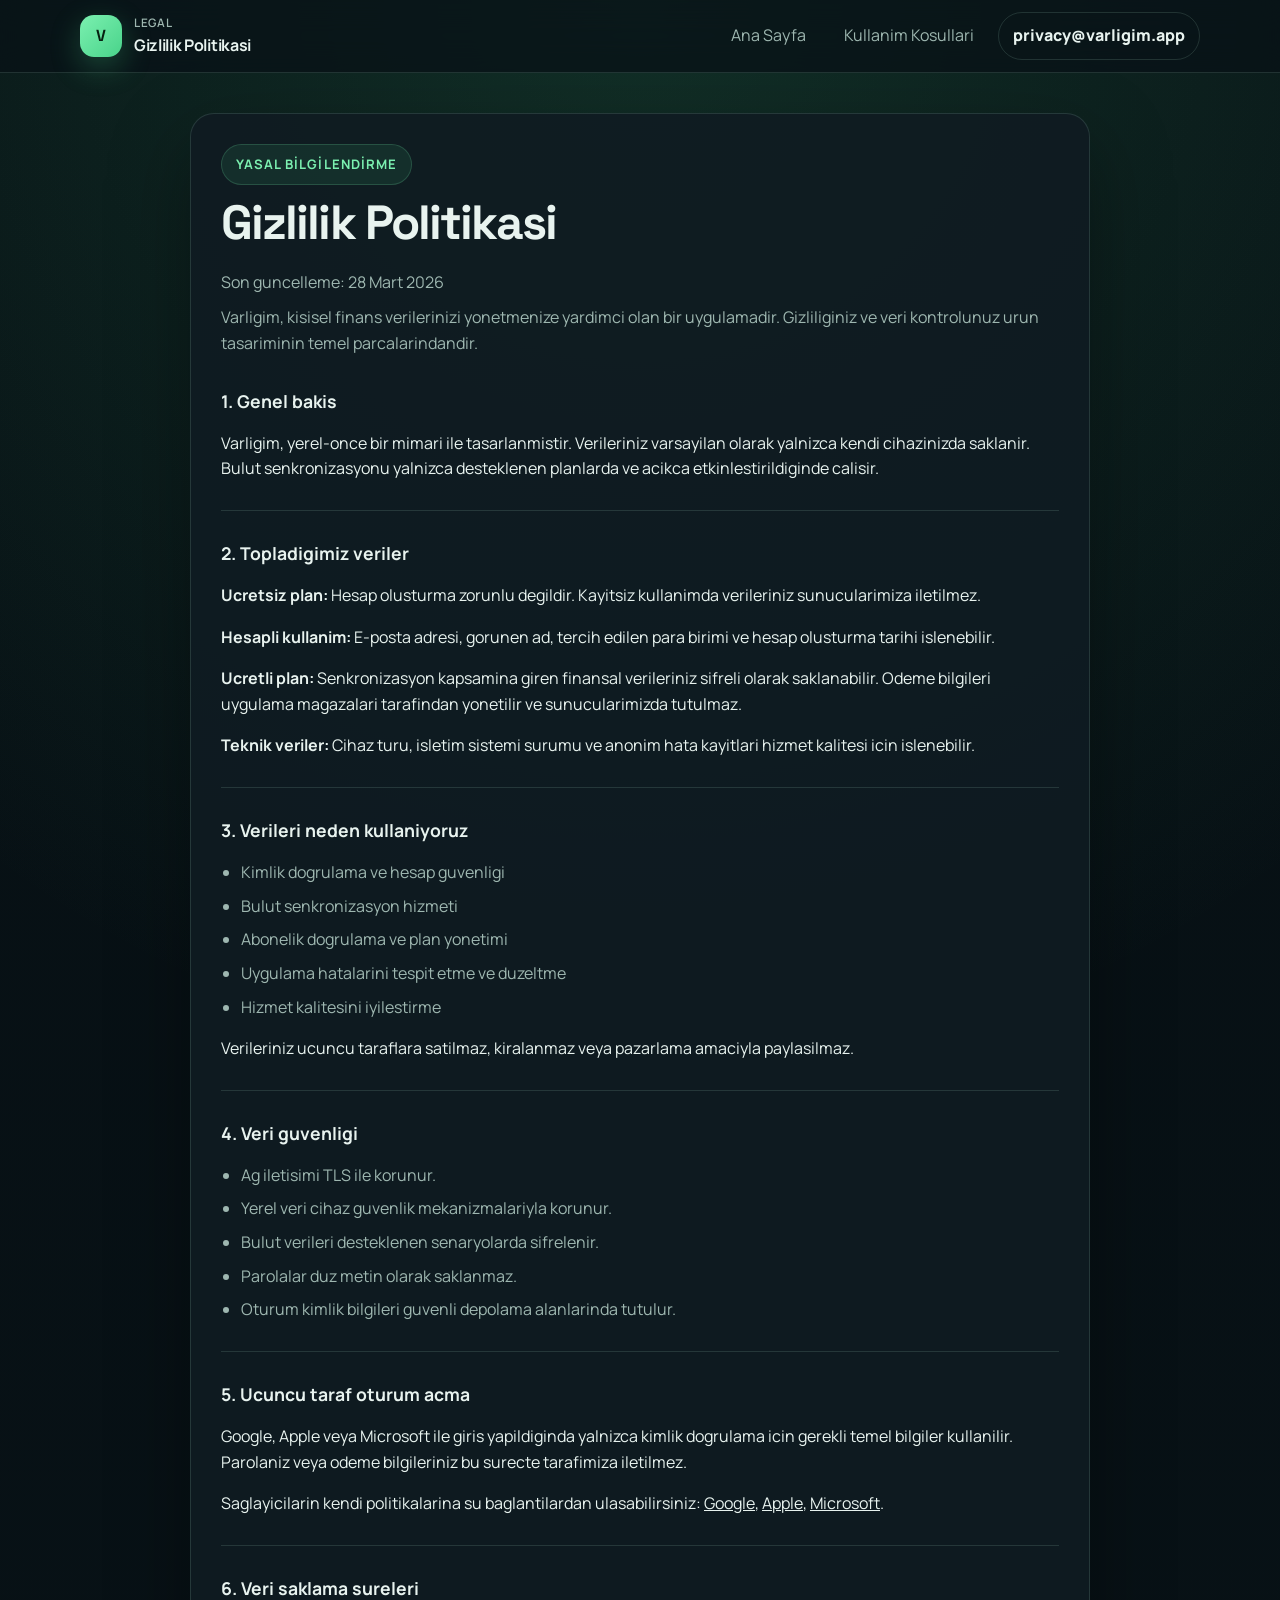
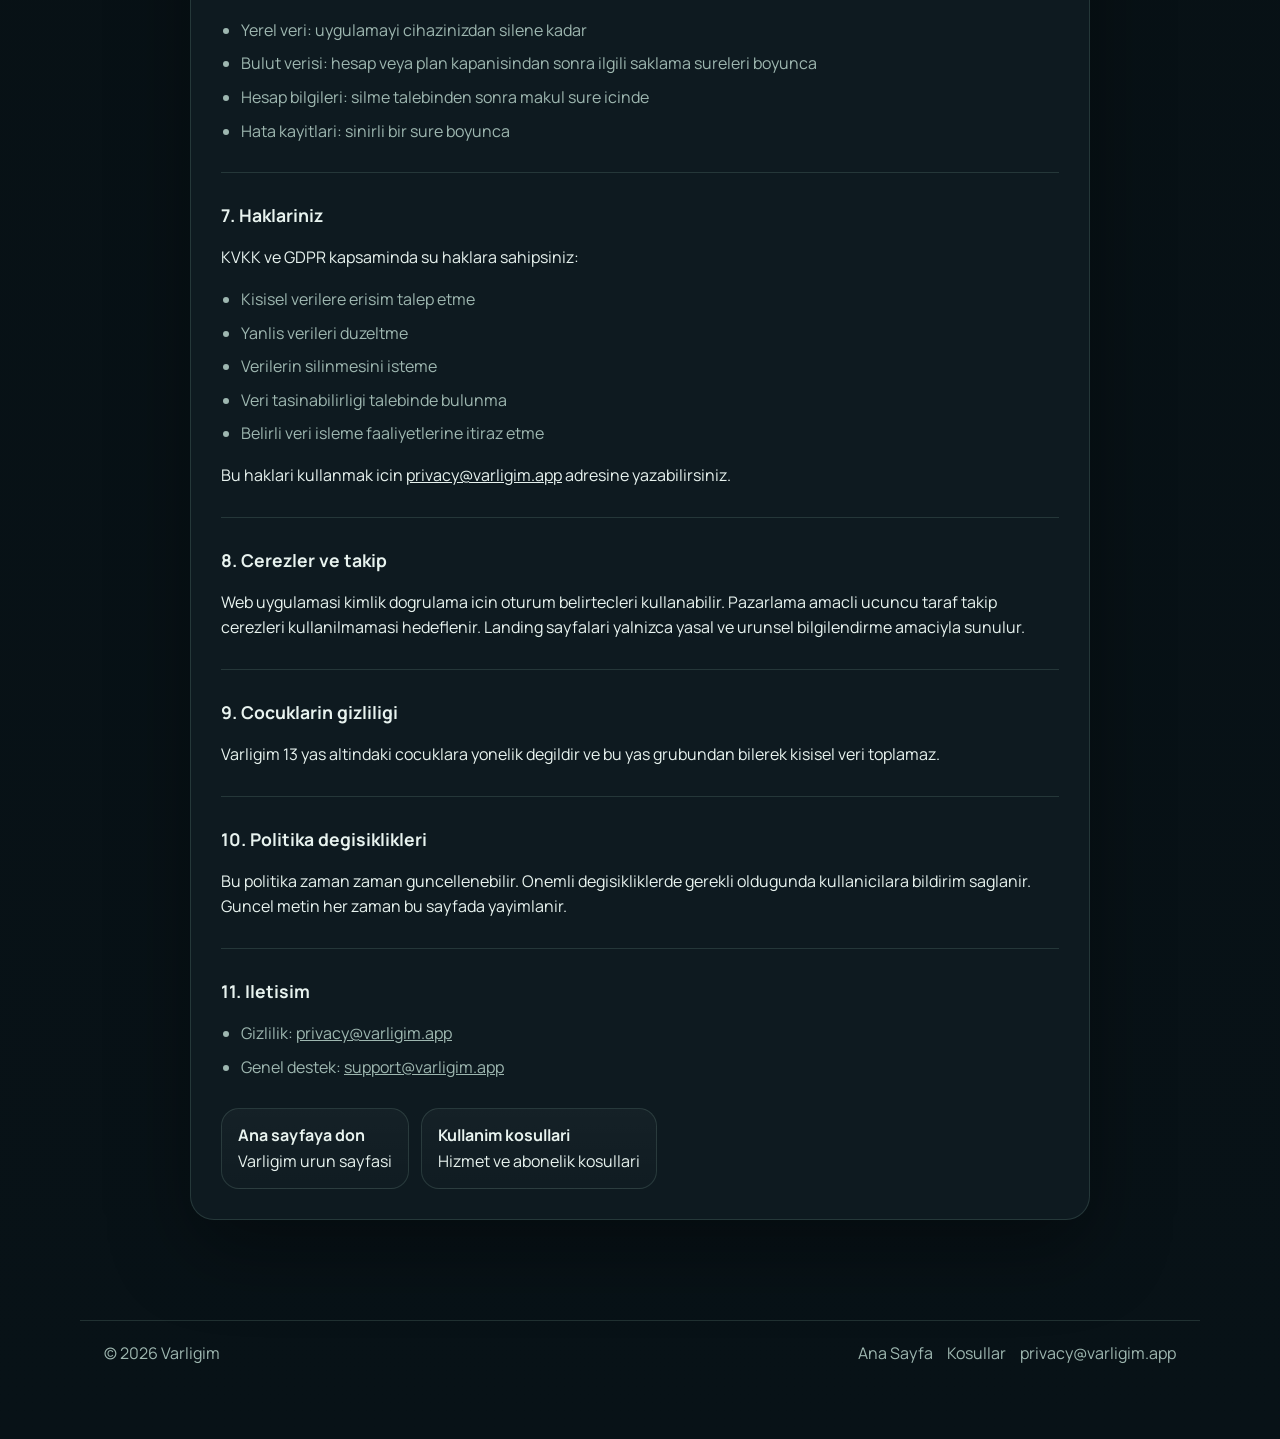
==== privacy/index.html @ b784c467 "Add marketing and legal pages" ====
<!doctype html>
<html lang="tr">
  <head>
    <meta charset="utf-8">
    <meta name="viewport" content="width=device-width, initial-scale=1">
    <title>Gizlilik Politikasi | Varligim</title>
    <meta
      name="description"
      content="Varligim uygulamasinin gizlilik politikasi, veri isleme ilkeleri ve kullanici haklari."
    >
    <link rel="canonical" href="https://varligim.app/privacy">
    <link rel="stylesheet" href="../styles.css">
  </head>
  <body>
    <header class="topbar">
      <div class="shell topbar-inner">
        <a class="brand" href="../">
          <span class="brand-mark">V</span>
          <span class="brand-copy">
            <small>Legal</small>
            <strong>Gizlilik Politikasi</strong>
          </span>
        </a>
        <nav class="nav" aria-label="Yasal gezinme">
          <a href="../">Ana Sayfa</a>
          <a href="../terms/">Kullanim Kosullari</a>
          <a class="button secondary" href="mailto:privacy@varligim.app">privacy@varligim.app</a>
        </nav>
      </div>
    </header>

    <main class="policy-layout">
      <article class="shell policy-card">
        <header>
          <span class="eyebrow">Yasal bilgilendirme</span>
          <h1>Gizlilik Politikasi</h1>
          <time datetime="2026-03-28">Son guncelleme: 28 Mart 2026</time>
          <p>
            Varligim, kisisel finans verilerinizi yonetmenize yardimci olan bir uygulamadir.
            Gizliliginiz ve veri kontrolunuz urun tasariminin temel parcalarindandir.
          </p>
        </header>

        <section>
          <h2>1. Genel bakis</h2>
          <p>
            Varligim, yerel-once bir mimari ile tasarlanmistir. Verileriniz varsayilan olarak
            yalnizca kendi cihazinizda saklanir. Bulut senkronizasyonu yalnizca desteklenen
            planlarda ve acikca etkinlestirildiginde calisir.
          </p>
        </section>

        <section>
          <h2>2. Topladigimiz veriler</h2>
          <p><strong>Ucretsiz plan:</strong> Hesap olusturma zorunlu degildir. Kayitsiz kullanimda verileriniz sunucularimiza iletilmez.</p>
          <p><strong>Hesapli kullanim:</strong> E-posta adresi, gorunen ad, tercih edilen para birimi ve hesap olusturma tarihi islenebilir.</p>
          <p><strong>Ucretli plan:</strong> Senkronizasyon kapsamina giren finansal verileriniz sifreli olarak saklanabilir. Odeme bilgileri uygulama magazalari tarafindan yonetilir ve sunucularimizda tutulmaz.</p>
          <p><strong>Teknik veriler:</strong> Cihaz turu, isletim sistemi surumu ve anonim hata kayitlari hizmet kalitesi icin islenebilir.</p>
        </section>

        <section>
          <h2>3. Verileri neden kullaniyoruz</h2>
          <ul>
            <li>Kimlik dogrulama ve hesap guvenligi</li>
            <li>Bulut senkronizasyon hizmeti</li>
            <li>Abonelik dogrulama ve plan yonetimi</li>
            <li>Uygulama hatalarini tespit etme ve duzeltme</li>
            <li>Hizmet kalitesini iyilestirme</li>
          </ul>
          <p>Verileriniz ucuncu taraflara satilmaz, kiralanmaz veya pazarlama amaciyla paylasilmaz.</p>
        </section>

        <section>
          <h2>4. Veri guvenligi</h2>
          <ul>
            <li>Ag iletisimi TLS ile korunur.</li>
            <li>Yerel veri cihaz guvenlik mekanizmalariyla korunur.</li>
            <li>Bulut verileri desteklenen senaryolarda sifrelenir.</li>
            <li>Parolalar duz metin olarak saklanmaz.</li>
            <li>Oturum kimlik bilgileri guvenli depolama alanlarinda tutulur.</li>
          </ul>
        </section>

        <section>
          <h2>5. Ucuncu taraf oturum acma</h2>
          <p>
            Google, Apple veya Microsoft ile giris yapildiginda yalnizca kimlik dogrulama icin
            gerekli temel bilgiler kullanilir. Parolaniz veya odeme bilgileriniz bu surecte
            tarafimiza iletilmez.
          </p>
          <p>
            Saglayicilarin kendi politikalarina su baglantilardan ulasabilirsiniz:
            <a href="https://policies.google.com/privacy" rel="noopener noreferrer" target="_blank"> Google</a>,
            <a href="https://www.apple.com/legal/privacy/tr/" rel="noopener noreferrer" target="_blank"> Apple</a>,
            <a href="https://privacy.microsoft.com/tr-tr/privacystatement" rel="noopener noreferrer" target="_blank"> Microsoft</a>.
          </p>
        </section>

        <section>
          <h2>6. Veri saklama sureleri</h2>
          <ul>
            <li>Yerel veri: uygulamayi cihazinizdan silene kadar</li>
            <li>Bulut verisi: hesap veya plan kapanisindan sonra ilgili saklama sureleri boyunca</li>
            <li>Hesap bilgileri: silme talebinden sonra makul sure icinde</li>
            <li>Hata kayitlari: sinirli bir sure boyunca</li>
          </ul>
        </section>

        <section>
          <h2>7. Haklariniz</h2>
          <p>KVKK ve GDPR kapsaminda su haklara sahipsiniz:</p>
          <ul>
            <li>Kisisel verilere erisim talep etme</li>
            <li>Yanlis verileri duzeltme</li>
            <li>Verilerin silinmesini isteme</li>
            <li>Veri tasinabilirligi talebinde bulunma</li>
            <li>Belirli veri isleme faaliyetlerine itiraz etme</li>
          </ul>
          <p>Bu haklari kullanmak icin <a href="mailto:privacy@varligim.app">privacy@varligim.app</a> adresine yazabilirsiniz.</p>
        </section>

        <section>
          <h2>8. Cerezler ve takip</h2>
          <p>
            Web uygulamasi kimlik dogrulama icin oturum belirtecleri kullanabilir. Pazarlama
            amacli ucuncu taraf takip cerezleri kullanilmamasi hedeflenir. Landing sayfalari
            yalnizca yasal ve urunsel bilgilendirme amaciyla sunulur.
          </p>
        </section>

        <section>
          <h2>9. Cocuklarin gizliligi</h2>
          <p>
            Varligim 13 yas altindaki cocuklara yonelik degildir ve bu yas grubundan bilerek
            kisisel veri toplamaz.
          </p>
        </section>

        <section>
          <h2>10. Politika degisiklikleri</h2>
          <p>
            Bu politika zaman zaman guncellenebilir. Onemli degisikliklerde gerekli oldugunda
            kullanicilara bildirim saglanir. Guncel metin her zaman bu sayfada yayimlanir.
          </p>
        </section>

        <section>
          <h2>11. Iletisim</h2>
          <ul>
            <li>Gizlilik: <a href="mailto:privacy@varligim.app">privacy@varligim.app</a></li>
            <li>Genel destek: <a href="mailto:support@varligim.app">support@varligim.app</a></li>
          </ul>
        </section>

        <div class="policy-links">
          <a class="policy-link" href="../">
            <strong>Ana sayfaya don</strong><br>
            <span>Varligim urun sayfasi</span>
          </a>
          <a class="policy-link" href="../terms/">
            <strong>Kullanim kosullari</strong><br>
            <span>Hizmet ve abonelik kosullari</span>
          </a>
        </div>
      </article>
    </main>

    <footer class="footer">
      <div class="shell footer-panel">
        <div class="footer-copy">© 2026 Varligim</div>
        <div class="footer-links">
          <a href="../">Ana Sayfa</a>
          <a href="../terms/">Kosullar</a>
          <a href="mailto:privacy@varligim.app">privacy@varligim.app</a>
        </div>
      </div>
    </footer>
  </body>
</html>
---- styles.css ----
@import url("https://fonts.googleapis.com/css2?family=Manrope:wght@400;500;600;700;800&family=Space+Grotesk:wght@500;700&display=swap");

:root {
  --bg: #081217;
  --bg-soft: #0d1a20;
  --panel: rgba(16, 28, 34, 0.92);
  --panel-strong: #12242c;
  --text: #e8f3ef;
  --muted: #9eb7b0;
  --line: rgba(142, 186, 171, 0.18);
  --accent: #49d38a;
  --accent-strong: #7bf0b0;
  --accent-soft: rgba(73, 211, 138, 0.14);
  --warn: #f4c75b;
  --max: 1120px;
  --radius: 24px;
  --shadow: 0 30px 80px rgba(0, 0, 0, 0.35);
}

* {
  box-sizing: border-box;
}

html {
  scroll-behavior: smooth;
}

body {
  margin: 0;
  min-width: 320px;
  color: var(--text);
  background:
    radial-gradient(circle at top, rgba(73, 211, 138, 0.16), transparent 35%),
    linear-gradient(180deg, #071014 0%, #081217 100%);
  font-family: "Manrope", system-ui, sans-serif;
  line-height: 1.6;
}

a {
  color: inherit;
}

img {
  max-width: 100%;
}

.shell {
  width: min(calc(100% - 32px), var(--max));
  margin: 0 auto;
}

.topbar {
  position: sticky;
  top: 0;
  z-index: 20;
  backdrop-filter: blur(18px);
  background: rgba(8, 18, 23, 0.76);
  border-bottom: 1px solid var(--line);
}

.topbar-inner {
  display: flex;
  align-items: center;
  justify-content: space-between;
  gap: 24px;
  min-height: 72px;
}

.brand {
  display: inline-flex;
  align-items: center;
  gap: 12px;
  text-decoration: none;
  font-weight: 800;
  letter-spacing: -0.02em;
}

.brand-mark {
  display: inline-grid;
  place-items: center;
  width: 42px;
  height: 42px;
  border-radius: 14px;
  background: linear-gradient(135deg, var(--accent-strong), var(--accent));
  color: #072011;
  font-family: "Space Grotesk", sans-serif;
  font-size: 1rem;
  box-shadow: 0 10px 30px rgba(73, 211, 138, 0.28);
}

.brand-copy small {
  display: block;
  color: var(--muted);
  font-weight: 600;
  font-size: 0.73rem;
  letter-spacing: 0.06em;
  text-transform: uppercase;
}

.brand-copy strong {
  display: block;
  font-size: 1rem;
}

.nav {
  display: flex;
  flex-wrap: wrap;
  align-items: center;
  justify-content: flex-end;
  gap: 10px;
}

.nav a {
  text-decoration: none;
  color: var(--muted);
  padding: 10px 14px;
  border-radius: 999px;
  transition: 180ms ease;
}

.nav a:hover,
.nav a:focus-visible {
  color: var(--text);
  background: rgba(255, 255, 255, 0.04);
  outline: none;
}

.nav .button {
  color: #062113;
}

.button {
  display: inline-flex;
  align-items: center;
  justify-content: center;
  gap: 10px;
  padding: 13px 20px;
  border-radius: 999px;
  border: 1px solid transparent;
  background: linear-gradient(135deg, var(--accent-strong), var(--accent));
  color: #061f11;
  font-weight: 800;
  text-decoration: none;
  transition: transform 180ms ease, box-shadow 180ms ease, opacity 180ms ease;
  box-shadow: 0 18px 40px rgba(73, 211, 138, 0.22);
}

.button:hover,
.button:focus-visible {
  transform: translateY(-1px);
  box-shadow: 0 22px 48px rgba(73, 211, 138, 0.3);
  outline: none;
}

.button.secondary {
  background: transparent;
  border-color: var(--line);
  color: var(--text);
  box-shadow: none;
}

.eyebrow {
  display: inline-flex;
  align-items: center;
  gap: 10px;
  padding: 9px 14px;
  border: 1px solid rgba(123, 240, 176, 0.18);
  border-radius: 999px;
  background: rgba(73, 211, 138, 0.1);
  color: var(--accent-strong);
  font-size: 0.82rem;
  font-weight: 700;
  text-transform: uppercase;
  letter-spacing: 0.08em;
}

.hero {
  padding: 72px 0 56px;
}

.hero-grid {
  display: grid;
  grid-template-columns: 1.1fr 0.9fr;
  gap: 28px;
  align-items: stretch;
}

.hero-copy,
.hero-panel,
.section-card,
.policy-card {
  background: var(--panel);
  border: 1px solid var(--line);
  border-radius: var(--radius);
  box-shadow: var(--shadow);
}

.hero-copy {
  padding: 34px;
}

.hero-copy h1 {
  margin: 18px 0 14px;
  font-family: "Space Grotesk", sans-serif;
  font-size: clamp(2.5rem, 6vw, 4.8rem);
  line-height: 0.95;
  letter-spacing: -0.05em;
}

.hero-copy p {
  max-width: 48rem;
  margin: 0;
  color: var(--muted);
  font-size: 1.08rem;
}

.hero-actions {
  display: flex;
  flex-wrap: wrap;
  gap: 14px;
  margin-top: 28px;
}

.hero-note {
  margin-top: 18px;
  color: var(--muted);
  font-size: 0.92rem;
}

.hero-panel {
  display: grid;
  gap: 14px;
  padding: 24px;
}

.stats {
  display: grid;
  grid-template-columns: repeat(2, minmax(0, 1fr));
  gap: 14px;
}

.stat,
.mini-card,
.feature-card,
.policy-link,
.platform-pill {
  border: 1px solid var(--line);
  background: linear-gradient(180deg, rgba(255, 255, 255, 0.03), rgba(255, 255, 255, 0.01));
  border-radius: 18px;
}

.stat {
  padding: 16px;
}

.stat strong {
  display: block;
  font-size: 1.45rem;
  letter-spacing: -0.03em;
}

.stat span,
.mini-card p,
.section-copy p,
.feature-card p,
.footer-copy,
.policy-card time,
.legal-note,
.platform-pill small {
  color: var(--muted);
}

.mini-grid {
  display: grid;
  grid-template-columns: repeat(3, minmax(0, 1fr));
  gap: 12px;
}

.mini-card {
  padding: 16px;
}

.mini-card strong {
  display: block;
  color: var(--accent-strong);
  font-size: 1.45rem;
}

.section {
  padding: 24px 0;
}

.section-card,
.policy-card {
  padding: 30px;
}

.section-head {
  display: flex;
  justify-content: space-between;
  gap: 18px;
  align-items: end;
  margin-bottom: 24px;
}

.section-head h2,
.policy-card h1 {
  margin: 0 0 8px;
  font-family: "Space Grotesk", sans-serif;
  font-size: clamp(1.9rem, 4vw, 3rem);
  letter-spacing: -0.04em;
}

.section-copy {
  max-width: 38rem;
}

.feature-grid,
.policy-grid,
.platform-grid {
  display: grid;
  gap: 16px;
}

.feature-grid {
  grid-template-columns: repeat(3, minmax(0, 1fr));
}

.feature-card {
  padding: 18px;
}

.feature-card h3,
.policy-card h2 {
  margin: 0 0 10px;
  font-size: 1.1rem;
}

.icon-chip {
  display: inline-flex;
  align-items: center;
  justify-content: center;
  width: 42px;
  height: 42px;
  margin-bottom: 14px;
  border-radius: 14px;
  background: var(--accent-soft);
  color: var(--accent-strong);
  font-weight: 800;
}

.platform-grid {
  grid-template-columns: repeat(4, minmax(0, 1fr));
}

.platform-pill {
  padding: 18px 16px;
}

.platform-pill strong {
  display: block;
  margin-bottom: 4px;
}

.split {
  display: grid;
  grid-template-columns: 1fr 1fr;
  gap: 16px;
}

.policy-layout {
  padding: 40px 0 72px;
}

.policy-card {
  max-width: 900px;
  margin: 0 auto;
}

.policy-card header {
  margin-bottom: 30px;
}

.policy-card header p {
  margin: 10px 0 0;
  color: var(--muted);
}

.policy-card section + section {
  margin-top: 28px;
  padding-top: 28px;
  border-top: 1px solid var(--line);
}

.policy-card ul,
.policy-card ol {
  padding-left: 20px;
  color: var(--muted);
}

.policy-card li + li {
  margin-top: 8px;
}

.policy-card strong {
  color: var(--text);
}

.policy-links {
  display: flex;
  flex-wrap: wrap;
  gap: 12px;
  margin-top: 28px;
}

.policy-link {
  padding: 14px 16px;
  text-decoration: none;
}

.callout {
  padding: 18px;
  border: 1px solid rgba(244, 199, 91, 0.22);
  border-radius: 18px;
  background: rgba(244, 199, 91, 0.08);
}

.callout strong {
  color: var(--warn);
}

.footer {
  padding: 28px 0 52px;
  color: var(--muted);
}

.footer-panel {
  display: flex;
  justify-content: space-between;
  gap: 18px;
  align-items: center;
  padding: 20px 24px;
  border-top: 1px solid var(--line);
}

.footer-links {
  display: flex;
  flex-wrap: wrap;
  gap: 14px;
}

.footer-links a {
  text-decoration: none;
}

.footer-links a:hover,
.footer-links a:focus-visible {
  color: var(--text);
  outline: none;
}

@media (max-width: 980px) {
  .hero-grid,
  .feature-grid,
  .split,
  .platform-grid {
    grid-template-columns: 1fr 1fr;
  }

  .section-head,
  .footer-panel,
  .topbar-inner {
    align-items: start;
    flex-direction: column;
  }

  .nav {
    justify-content: flex-start;
  }
}

@media (max-width: 720px) {
  .hero,
  .policy-layout {
    padding-top: 28px;
  }

  .hero-copy,
  .hero-panel,
  .section-card,
  .policy-card {
    padding: 22px;
  }

  .hero-grid,
  .stats,
  .mini-grid,
  .feature-grid,
  .split,
  .platform-grid {
    grid-template-columns: 1fr;
  }

  .footer-panel {
    padding-inline: 0;
  }
}
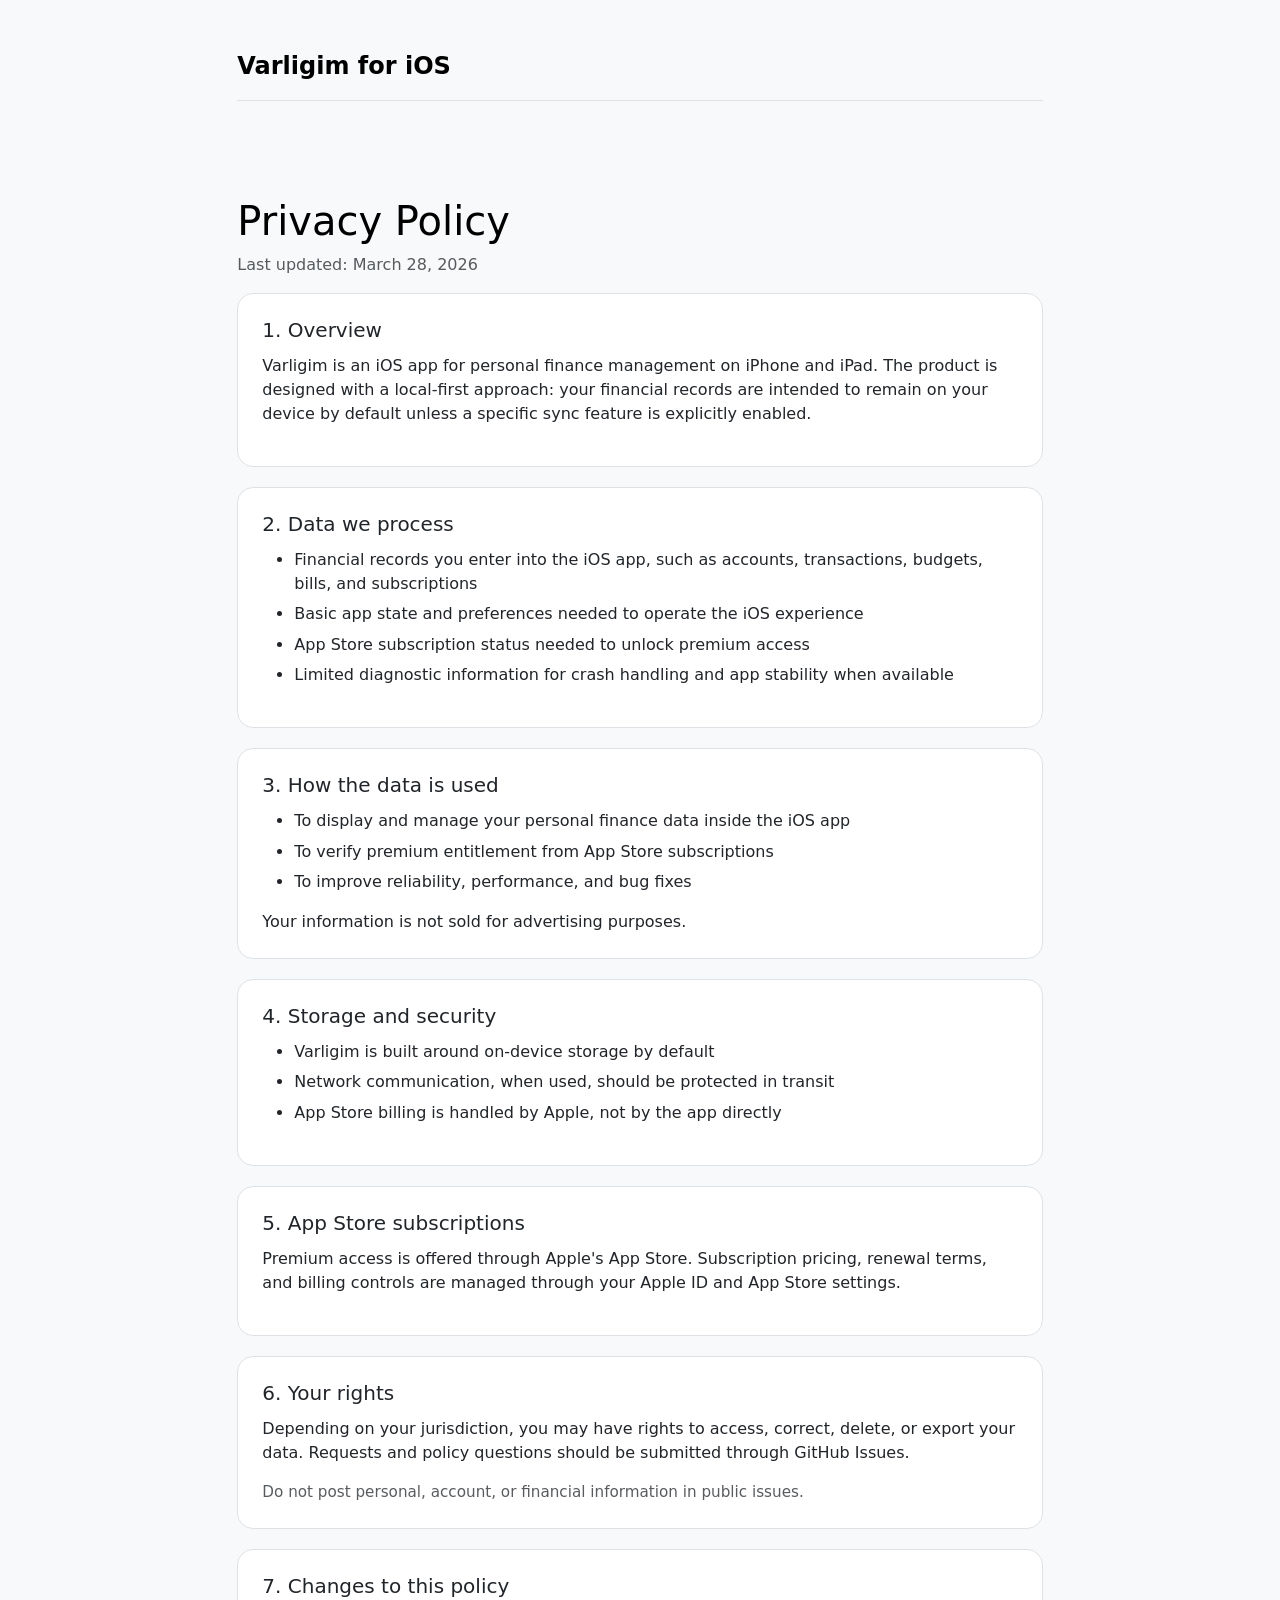
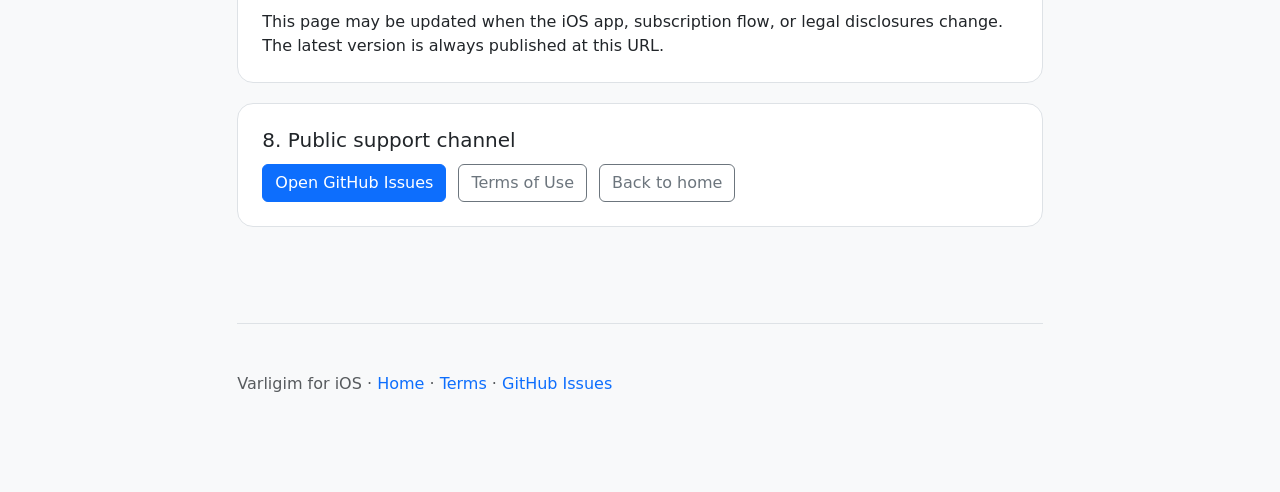
==== commit b6baef0d: "Switch pages to Bootstrap iOS layout" ====
--- a/privacy/index.html
+++ b/privacy/index.html
@@ -3,177 +3,123 @@
   <head>
     <meta charset="utf-8">
     <meta name="viewport" content="width=device-width, initial-scale=1">
-    <title>Gizlilik Politikasi | Varligim</title>
+    <title>Varligim for iOS Privacy Policy</title>
     <meta
       name="description"
-      content="Varligim uygulamasinin gizlilik politikasi, veri isleme ilkeleri ve kullanici haklari."
+      content="Privacy policy for the Varligim iOS app, covering local-first storage, App Store subscriptions, and user rights."
     >
     <link rel="canonical" href="https://varligim.app/privacy">
-    <link rel="stylesheet" href="../styles.css">
+    <link
+      href="https://cdn.jsdelivr.net/npm/bootstrap@5.3.8/dist/css/bootstrap.min.css"
+      rel="stylesheet"
+      integrity="sha384-sRIl4kxILFvY47J16cr9ZwB07vP4J8+LH7qKQnuqkuIAvNWLzeN8tE5YBujZqJLB"
+      crossorigin="anonymous"
+    >
+    <link href="../styles.css" rel="stylesheet">
   </head>
   <body>
-    <header class="topbar">
-      <div class="shell topbar-inner">
-        <a class="brand" href="../">
-          <span class="brand-mark">V</span>
-          <span class="brand-copy">
-            <small>Legal</small>
-            <strong>Gizlilik Politikasi</strong>
-          </span>
+    <div class="col-lg-8 mx-auto p-4 py-md-5 page-shell">
+      <header class="d-flex align-items-center pb-3 mb-5 border-bottom">
+        <a href="../" class="d-flex align-items-center text-body-emphasis text-decoration-none">
+          <span class="fs-4 fw-semibold">Varligim for iOS</span>
         </a>
-        <nav class="nav" aria-label="Yasal gezinme">
-          <a href="../">Ana Sayfa</a>
-          <a href="../terms/">Kullanim Kosullari</a>
-          <a class="button secondary" href="mailto:privacy@varligim.app">privacy@varligim.app</a>
-        </nav>
-      </div>
-    </header>
+      </header>
 
-    <main class="policy-layout">
-      <article class="shell policy-card">
-        <header>
-          <span class="eyebrow">Yasal bilgilendirme</span>
-          <h1>Gizlilik Politikasi</h1>
-          <time datetime="2026-03-28">Son guncelleme: 28 Mart 2026</time>
+      <main class="starter-template">
+        <h1 class="text-body-emphasis">Privacy Policy</h1>
+        <p class="text-body-secondary">Last updated: March 28, 2026</p>
+
+        <div class="policy-section section-card">
+          <h2>1. Overview</h2>
           <p>
-            Varligim, kisisel finans verilerinizi yonetmenize yardimci olan bir uygulamadir.
-            Gizliliginiz ve veri kontrolunuz urun tasariminin temel parcalarindandir.
+            Varligim is an iOS app for personal finance management on iPhone and iPad.
+            The product is designed with a local-first approach: your financial records are
+            intended to remain on your device by default unless a specific sync feature is
+            explicitly enabled.
           </p>
-        </header>
+        </div>
 
-        <section>
-          <h2>1. Genel bakis</h2>
+        <div class="policy-section section-card">
+          <h2>2. Data we process</h2>
+          <ul>
+            <li>Financial records you enter into the iOS app, such as accounts, transactions, budgets, bills, and subscriptions</li>
+            <li>Basic app state and preferences needed to operate the iOS experience</li>
+            <li>App Store subscription status needed to unlock premium access</li>
+            <li>Limited diagnostic information for crash handling and app stability when available</li>
+          </ul>
+        </div>
+
+        <div class="policy-section section-card">
+          <h2>3. How the data is used</h2>
+          <ul>
+            <li>To display and manage your personal finance data inside the iOS app</li>
+            <li>To verify premium entitlement from App Store subscriptions</li>
+            <li>To improve reliability, performance, and bug fixes</li>
+          </ul>
+          <p class="mb-0">
+            Your information is not sold for advertising purposes.
+          </p>
+        </div>
+
+        <div class="policy-section section-card">
+          <h2>4. Storage and security</h2>
+          <ul>
+            <li>Varligim is built around on-device storage by default</li>
+            <li>Network communication, when used, should be protected in transit</li>
+            <li>App Store billing is handled by Apple, not by the app directly</li>
+          </ul>
+        </div>
+
+        <div class="policy-section section-card">
+          <h2>5. App Store subscriptions</h2>
           <p>
-            Varligim, yerel-once bir mimari ile tasarlanmistir. Verileriniz varsayilan olarak
-            yalnizca kendi cihazinizda saklanir. Bulut senkronizasyonu yalnizca desteklenen
-            planlarda ve acikca etkinlestirildiginde calisir.
+            Premium access is offered through Apple&apos;s App Store. Subscription pricing,
+            renewal terms, and billing controls are managed through your Apple ID and App Store settings.
           </p>
-        </section>
+        </div>
 
-        <section>
-          <h2>2. Topladigimiz veriler</h2>
-          <p><strong>Ucretsiz plan:</strong> Hesap olusturma zorunlu degildir. Kayitsiz kullanimda verileriniz sunucularimiza iletilmez.</p>
-          <p><strong>Hesapli kullanim:</strong> E-posta adresi, gorunen ad, tercih edilen para birimi ve hesap olusturma tarihi islenebilir.</p>
-          <p><strong>Ucretli plan:</strong> Senkronizasyon kapsamina giren finansal verileriniz sifreli olarak saklanabilir. Odeme bilgileri uygulama magazalari tarafindan yonetilir ve sunucularimizda tutulmaz.</p>
-          <p><strong>Teknik veriler:</strong> Cihaz turu, isletim sistemi surumu ve anonim hata kayitlari hizmet kalitesi icin islenebilir.</p>
-        </section>
+        <div class="policy-section section-card">
+          <h2>6. Your rights</h2>
+          <p>
+            Depending on your jurisdiction, you may have rights to access, correct, delete,
+            or export your data. Requests and policy questions should be submitted through
+            GitHub Issues.
+          </p>
+          <p class="support-note mb-0">
+            Do not post personal, account, or financial information in public issues.
+          </p>
+        </div>
 
-        <section>
-          <h2>3. Verileri neden kullaniyoruz</h2>
-          <ul>
-            <li>Kimlik dogrulama ve hesap guvenligi</li>
-            <li>Bulut senkronizasyon hizmeti</li>
-            <li>Abonelik dogrulama ve plan yonetimi</li>
-            <li>Uygulama hatalarini tespit etme ve duzeltme</li>
-            <li>Hizmet kalitesini iyilestirme</li>
-          </ul>
-          <p>Verileriniz ucuncu taraflara satilmaz, kiralanmaz veya pazarlama amaciyla paylasilmaz.</p>
-        </section>
+        <div class="policy-section section-card">
+          <h2>7. Changes to this policy</h2>
+          <p class="mb-0">
+            This page may be updated when the iOS app, subscription flow, or legal disclosures change.
+            The latest version is always published at this URL.
+          </p>
+        </div>
 
-        <section>
-          <h2>4. Veri guvenligi</h2>
-          <ul>
-            <li>Ag iletisimi TLS ile korunur.</li>
-            <li>Yerel veri cihaz guvenlik mekanizmalariyla korunur.</li>
-            <li>Bulut verileri desteklenen senaryolarda sifrelenir.</li>
-            <li>Parolalar duz metin olarak saklanmaz.</li>
-            <li>Oturum kimlik bilgileri guvenli depolama alanlarinda tutulur.</li>
-          </ul>
-        </section>
+        <div class="policy-section section-card">
+          <h2>8. Public support channel</h2>
+          <div class="link-row">
+            <a href="https://github.com/burakdinler/varligim-pages/issues" class="btn btn-primary">Open GitHub Issues</a>
+            <a href="../terms/" class="btn btn-outline-secondary">Terms of Use</a>
+            <a href="../" class="btn btn-outline-secondary">Back to home</a>
+          </div>
+        </div>
+      </main>
 
-        <section>
-          <h2>5. Ucuncu taraf oturum acma</h2>
-          <p>
-            Google, Apple veya Microsoft ile giris yapildiginda yalnizca kimlik dogrulama icin
-            gerekli temel bilgiler kullanilir. Parolaniz veya odeme bilgileriniz bu surecte
-            tarafimiza iletilmez.
-          </p>
-          <p>
-            Saglayicilarin kendi politikalarina su baglantilardan ulasabilirsiniz:
-            <a href="https://policies.google.com/privacy" rel="noopener noreferrer" target="_blank"> Google</a>,
-            <a href="https://www.apple.com/legal/privacy/tr/" rel="noopener noreferrer" target="_blank"> Apple</a>,
-            <a href="https://privacy.microsoft.com/tr-tr/privacystatement" rel="noopener noreferrer" target="_blank"> Microsoft</a>.
-          </p>
-        </section>
+      <footer class="pt-5 my-5 text-body-secondary border-top">
+        Varligim for iOS ·
+        <a href="../" class="text-decoration-none">Home</a> ·
+        <a href="../terms/" class="text-decoration-none">Terms</a> ·
+        <a href="https://github.com/burakdinler/varligim-pages/issues" class="text-decoration-none">GitHub Issues</a>
+      </footer>
+    </div>
 
-        <section>
-          <h2>6. Veri saklama sureleri</h2>
-          <ul>
-            <li>Yerel veri: uygulamayi cihazinizdan silene kadar</li>
-            <li>Bulut verisi: hesap veya plan kapanisindan sonra ilgili saklama sureleri boyunca</li>
-            <li>Hesap bilgileri: silme talebinden sonra makul sure icinde</li>
-            <li>Hata kayitlari: sinirli bir sure boyunca</li>
-          </ul>
-        </section>
-
-        <section>
-          <h2>7. Haklariniz</h2>
-          <p>KVKK ve GDPR kapsaminda su haklara sahipsiniz:</p>
-          <ul>
-            <li>Kisisel verilere erisim talep etme</li>
-            <li>Yanlis verileri duzeltme</li>
-            <li>Verilerin silinmesini isteme</li>
-            <li>Veri tasinabilirligi talebinde bulunma</li>
-            <li>Belirli veri isleme faaliyetlerine itiraz etme</li>
-          </ul>
-          <p>Bu haklari kullanmak icin <a href="mailto:privacy@varligim.app">privacy@varligim.app</a> adresine yazabilirsiniz.</p>
-        </section>
-
-        <section>
-          <h2>8. Cerezler ve takip</h2>
-          <p>
-            Web uygulamasi kimlik dogrulama icin oturum belirtecleri kullanabilir. Pazarlama
-            amacli ucuncu taraf takip cerezleri kullanilmamasi hedeflenir. Landing sayfalari
-            yalnizca yasal ve urunsel bilgilendirme amaciyla sunulur.
-          </p>
-        </section>
-
-        <section>
-          <h2>9. Cocuklarin gizliligi</h2>
-          <p>
-            Varligim 13 yas altindaki cocuklara yonelik degildir ve bu yas grubundan bilerek
-            kisisel veri toplamaz.
-          </p>
-        </section>
-
-        <section>
-          <h2>10. Politika degisiklikleri</h2>
-          <p>
-            Bu politika zaman zaman guncellenebilir. Onemli degisikliklerde gerekli oldugunda
-            kullanicilara bildirim saglanir. Guncel metin her zaman bu sayfada yayimlanir.
-          </p>
-        </section>
-
-        <section>
-          <h2>11. Iletisim</h2>
-          <ul>
-            <li>Gizlilik: <a href="mailto:privacy@varligim.app">privacy@varligim.app</a></li>
-            <li>Genel destek: <a href="mailto:support@varligim.app">support@varligim.app</a></li>
-          </ul>
-        </section>
-
-        <div class="policy-links">
-          <a class="policy-link" href="../">
-            <strong>Ana sayfaya don</strong><br>
-            <span>Varligim urun sayfasi</span>
-          </a>
-          <a class="policy-link" href="../terms/">
-            <strong>Kullanim kosullari</strong><br>
-            <span>Hizmet ve abonelik kosullari</span>
-          </a>
-        </div>
-      </article>
-    </main>
-
-    <footer class="footer">
-      <div class="shell footer-panel">
-        <div class="footer-copy">© 2026 Varligim</div>
-        <div class="footer-links">
-          <a href="../">Ana Sayfa</a>
-          <a href="../terms/">Kosullar</a>
-          <a href="mailto:privacy@varligim.app">privacy@varligim.app</a>
-        </div>
-      </div>
-    </footer>
+    <script
+      src="https://cdn.jsdelivr.net/npm/bootstrap@5.3.8/dist/js/bootstrap.bundle.min.js"
+      integrity="sha384-FKyoEForCGlyvwx9Hj09JcYn3nv7wiPVlz7YYwJrWVcXK/BmnVDxM+D2scQbITxI"
+      crossorigin="anonymous"
+    ></script>
   </body>
 </html>
--- a/styles.css
+++ b/styles.css
@@ -1,507 +1,43 @@
-@import url("https://fonts.googleapis.com/css2?family=Manrope:wght@400;500;600;700;800&family=Space+Grotesk:wght@500;700&display=swap");
-
-:root {
-  --bg: #081217;
-  --bg-soft: #0d1a20;
-  --panel: rgba(16, 28, 34, 0.92);
-  --panel-strong: #12242c;
-  --text: #e8f3ef;
-  --muted: #9eb7b0;
-  --line: rgba(142, 186, 171, 0.18);
-  --accent: #49d38a;
-  --accent-strong: #7bf0b0;
-  --accent-soft: rgba(73, 211, 138, 0.14);
-  --warn: #f4c75b;
-  --max: 1120px;
-  --radius: 24px;
-  --shadow: 0 30px 80px rgba(0, 0, 0, 0.35);
+body {
+  background-color: var(--bs-tertiary-bg);
 }
 
-* {
-  box-sizing: border-box;
+.page-shell {
+  max-width: 860px;
 }
 
-html {
-  scroll-behavior: smooth;
+.starter-template {
+  padding: 3rem 0;
 }
 
-body {
-  margin: 0;
-  min-width: 320px;
-  color: var(--text);
-  background:
-    radial-gradient(circle at top, rgba(73, 211, 138, 0.16), transparent 35%),
-    linear-gradient(180deg, #071014 0%, #081217 100%);
-  font-family: "Manrope", system-ui, sans-serif;
-  line-height: 1.6;
+.section-card {
+  background: var(--bs-body-bg);
+  border: 1px solid var(--bs-border-color);
+  border-radius: 1rem;
+  padding: 1.5rem;
 }
 
-a {
-  color: inherit;
+.section-card + .section-card,
+.policy-section + .policy-section {
+  margin-top: 1.25rem;
 }
 
-img {
-  max-width: 100%;
+.support-note {
+  color: var(--bs-secondary-color);
+  font-size: 0.95rem;
 }
 
-.shell {
-  width: min(calc(100% - 32px), var(--max));
-  margin: 0 auto;
+.link-row {
+  display: flex;
+  flex-wrap: wrap;
+  gap: 0.75rem;
 }
 
-.topbar {
-  position: sticky;
-  top: 0;
-  z-index: 20;
-  backdrop-filter: blur(18px);
-  background: rgba(8, 18, 23, 0.76);
-  border-bottom: 1px solid var(--line);
+.policy-section h2 {
+  font-size: 1.25rem;
+  margin-bottom: 0.75rem;
 }
 
-.topbar-inner {
-  display: flex;
-  align-items: center;
-  justify-content: space-between;
-  gap: 24px;
-  min-height: 72px;
+.policy-section ul li + li {
+  margin-top: 0.4rem;
 }
-
-.brand {
-  display: inline-flex;
-  align-items: center;
-  gap: 12px;
-  text-decoration: none;
-  font-weight: 800;
-  letter-spacing: -0.02em;
-}
-
-.brand-mark {
-  display: inline-grid;
-  place-items: center;
-  width: 42px;
-  height: 42px;
-  border-radius: 14px;
-  background: linear-gradient(135deg, var(--accent-strong), var(--accent));
-  color: #072011;
-  font-family: "Space Grotesk", sans-serif;
-  font-size: 1rem;
-  box-shadow: 0 10px 30px rgba(73, 211, 138, 0.28);
-}
-
-.brand-copy small {
-  display: block;
-  color: var(--muted);
-  font-weight: 600;
-  font-size: 0.73rem;
-  letter-spacing: 0.06em;
-  text-transform: uppercase;
-}
-
-.brand-copy strong {
-  display: block;
-  font-size: 1rem;
-}
-
-.nav {
-  display: flex;
-  flex-wrap: wrap;
-  align-items: center;
-  justify-content: flex-end;
-  gap: 10px;
-}
-
-.nav a {
-  text-decoration: none;
-  color: var(--muted);
-  padding: 10px 14px;
-  border-radius: 999px;
-  transition: 180ms ease;
-}
-
-.nav a:hover,
-.nav a:focus-visible {
-  color: var(--text);
-  background: rgba(255, 255, 255, 0.04);
-  outline: none;
-}
-
-.nav .button {
-  color: #062113;
-}
-
-.button {
-  display: inline-flex;
-  align-items: center;
-  justify-content: center;
-  gap: 10px;
-  padding: 13px 20px;
-  border-radius: 999px;
-  border: 1px solid transparent;
-  background: linear-gradient(135deg, var(--accent-strong), var(--accent));
-  color: #061f11;
-  font-weight: 800;
-  text-decoration: none;
-  transition: transform 180ms ease, box-shadow 180ms ease, opacity 180ms ease;
-  box-shadow: 0 18px 40px rgba(73, 211, 138, 0.22);
-}
-
-.button:hover,
-.button:focus-visible {
-  transform: translateY(-1px);
-  box-shadow: 0 22px 48px rgba(73, 211, 138, 0.3);
-  outline: none;
-}
-
-.button.secondary {
-  background: transparent;
-  border-color: var(--line);
-  color: var(--text);
-  box-shadow: none;
-}
-
-.eyebrow {
-  display: inline-flex;
-  align-items: center;
-  gap: 10px;
-  padding: 9px 14px;
-  border: 1px solid rgba(123, 240, 176, 0.18);
-  border-radius: 999px;
-  background: rgba(73, 211, 138, 0.1);
-  color: var(--accent-strong);
-  font-size: 0.82rem;
-  font-weight: 700;
-  text-transform: uppercase;
-  letter-spacing: 0.08em;
-}
-
-.hero {
-  padding: 72px 0 56px;
-}
-
-.hero-grid {
-  display: grid;
-  grid-template-columns: 1.1fr 0.9fr;
-  gap: 28px;
-  align-items: stretch;
-}
-
-.hero-copy,
-.hero-panel,
-.section-card,
-.policy-card {
-  background: var(--panel);
-  border: 1px solid var(--line);
-  border-radius: var(--radius);
-  box-shadow: var(--shadow);
-}
-
-.hero-copy {
-  padding: 34px;
-}
-
-.hero-copy h1 {
-  margin: 18px 0 14px;
-  font-family: "Space Grotesk", sans-serif;
-  font-size: clamp(2.5rem, 6vw, 4.8rem);
-  line-height: 0.95;
-  letter-spacing: -0.05em;
-}
-
-.hero-copy p {
-  max-width: 48rem;
-  margin: 0;
-  color: var(--muted);
-  font-size: 1.08rem;
-}
-
-.hero-actions {
-  display: flex;
-  flex-wrap: wrap;
-  gap: 14px;
-  margin-top: 28px;
-}
-
-.hero-note {
-  margin-top: 18px;
-  color: var(--muted);
-  font-size: 0.92rem;
-}
-
-.hero-panel {
-  display: grid;
-  gap: 14px;
-  padding: 24px;
-}
-
-.stats {
-  display: grid;
-  grid-template-columns: repeat(2, minmax(0, 1fr));
-  gap: 14px;
-}
-
-.stat,
-.mini-card,
-.feature-card,
-.policy-link,
-.platform-pill {
-  border: 1px solid var(--line);
-  background: linear-gradient(180deg, rgba(255, 255, 255, 0.03), rgba(255, 255, 255, 0.01));
-  border-radius: 18px;
-}
-
-.stat {
-  padding: 16px;
-}
-
-.stat strong {
-  display: block;
-  font-size: 1.45rem;
-  letter-spacing: -0.03em;
-}
-
-.stat span,
-.mini-card p,
-.section-copy p,
-.feature-card p,
-.footer-copy,
-.policy-card time,
-.legal-note,
-.platform-pill small {
-  color: var(--muted);
-}
-
-.mini-grid {
-  display: grid;
-  grid-template-columns: repeat(3, minmax(0, 1fr));
-  gap: 12px;
-}
-
-.mini-card {
-  padding: 16px;
-}
-
-.mini-card strong {
-  display: block;
-  color: var(--accent-strong);
-  font-size: 1.45rem;
-}
-
-.section {
-  padding: 24px 0;
-}
-
-.section-card,
-.policy-card {
-  padding: 30px;
-}
-
-.section-head {
-  display: flex;
-  justify-content: space-between;
-  gap: 18px;
-  align-items: end;
-  margin-bottom: 24px;
-}
-
-.section-head h2,
-.policy-card h1 {
-  margin: 0 0 8px;
-  font-family: "Space Grotesk", sans-serif;
-  font-size: clamp(1.9rem, 4vw, 3rem);
-  letter-spacing: -0.04em;
-}
-
-.section-copy {
-  max-width: 38rem;
-}
-
-.feature-grid,
-.policy-grid,
-.platform-grid {
-  display: grid;
-  gap: 16px;
-}
-
-.feature-grid {
-  grid-template-columns: repeat(3, minmax(0, 1fr));
-}
-
-.feature-card {
-  padding: 18px;
-}
-
-.feature-card h3,
-.policy-card h2 {
-  margin: 0 0 10px;
-  font-size: 1.1rem;
-}
-
-.icon-chip {
-  display: inline-flex;
-  align-items: center;
-  justify-content: center;
-  width: 42px;
-  height: 42px;
-  margin-bottom: 14px;
-  border-radius: 14px;
-  background: var(--accent-soft);
-  color: var(--accent-strong);
-  font-weight: 800;
-}
-
-.platform-grid {
-  grid-template-columns: repeat(4, minmax(0, 1fr));
-}
-
-.platform-pill {
-  padding: 18px 16px;
-}
-
-.platform-pill strong {
-  display: block;
-  margin-bottom: 4px;
-}
-
-.split {
-  display: grid;
-  grid-template-columns: 1fr 1fr;
-  gap: 16px;
-}
-
-.policy-layout {
-  padding: 40px 0 72px;
-}
-
-.policy-card {
-  max-width: 900px;
-  margin: 0 auto;
-}
-
-.policy-card header {
-  margin-bottom: 30px;
-}
-
-.policy-card header p {
-  margin: 10px 0 0;
-  color: var(--muted);
-}
-
-.policy-card section + section {
-  margin-top: 28px;
-  padding-top: 28px;
-  border-top: 1px solid var(--line);
-}
-
-.policy-card ul,
-.policy-card ol {
-  padding-left: 20px;
-  color: var(--muted);
-}
-
-.policy-card li + li {
-  margin-top: 8px;
-}
-
-.policy-card strong {
-  color: var(--text);
-}
-
-.policy-links {
-  display: flex;
-  flex-wrap: wrap;
-  gap: 12px;
-  margin-top: 28px;
-}
-
-.policy-link {
-  padding: 14px 16px;
-  text-decoration: none;
-}
-
-.callout {
-  padding: 18px;
-  border: 1px solid rgba(244, 199, 91, 0.22);
-  border-radius: 18px;
-  background: rgba(244, 199, 91, 0.08);
-}
-
-.callout strong {
-  color: var(--warn);
-}
-
-.footer {
-  padding: 28px 0 52px;
-  color: var(--muted);
-}
-
-.footer-panel {
-  display: flex;
-  justify-content: space-between;
-  gap: 18px;
-  align-items: center;
-  padding: 20px 24px;
-  border-top: 1px solid var(--line);
-}
-
-.footer-links {
-  display: flex;
-  flex-wrap: wrap;
-  gap: 14px;
-}
-
-.footer-links a {
-  text-decoration: none;
-}
-
-.footer-links a:hover,
-.footer-links a:focus-visible {
-  color: var(--text);
-  outline: none;
-}
-
-@media (max-width: 980px) {
-  .hero-grid,
-  .feature-grid,
-  .split,
-  .platform-grid {
-    grid-template-columns: 1fr 1fr;
-  }
-
-  .section-head,
-  .footer-panel,
-  .topbar-inner {
-    align-items: start;
-    flex-direction: column;
-  }
-
-  .nav {
-    justify-content: flex-start;
-  }
-}
-
-@media (max-width: 720px) {
-  .hero,
-  .policy-layout {
-    padding-top: 28px;
-  }
-
-  .hero-copy,
-  .hero-panel,
-  .section-card,
-  .policy-card {
-    padding: 22px;
-  }
-
-  .hero-grid,
-  .stats,
-  .mini-grid,
-  .feature-grid,
-  .split,
-  .platform-grid {
-    grid-template-columns: 1fr;
-  }
-
-  .footer-panel {
-    padding-inline: 0;
-  }
-}
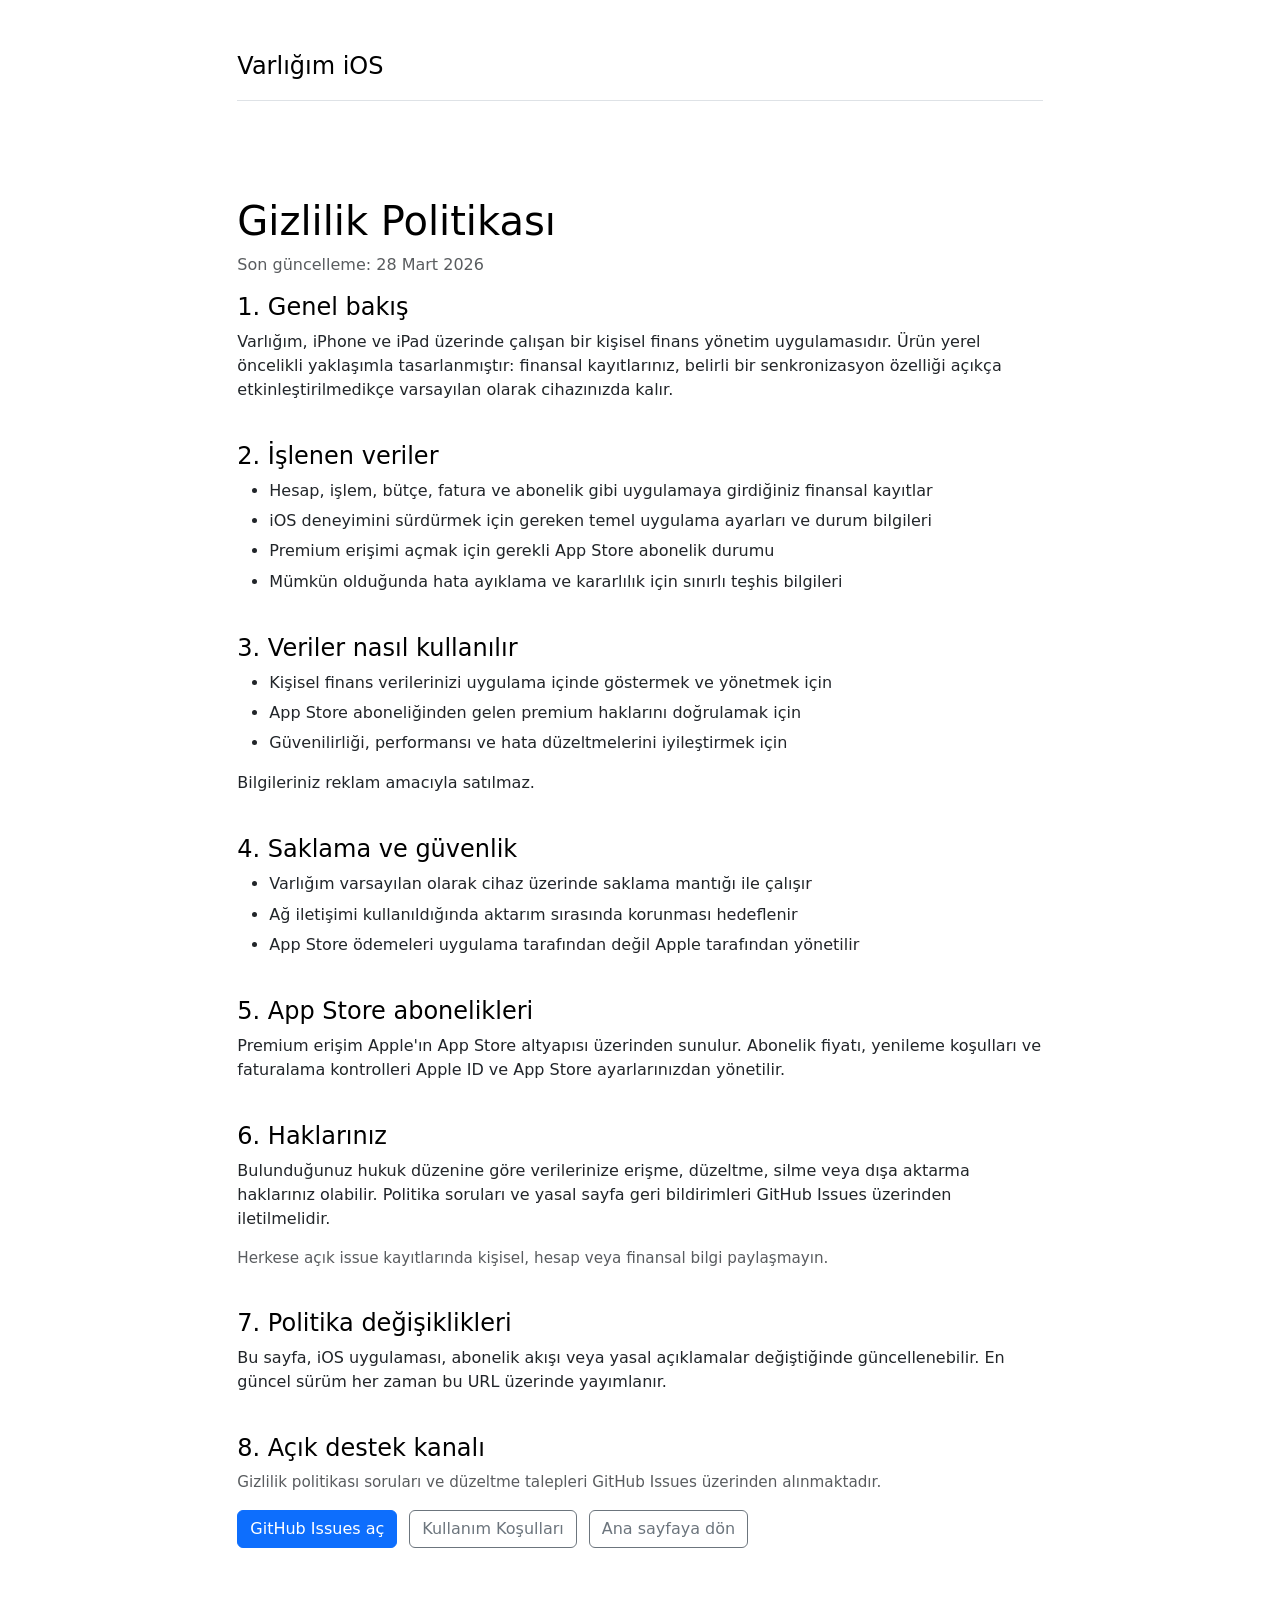
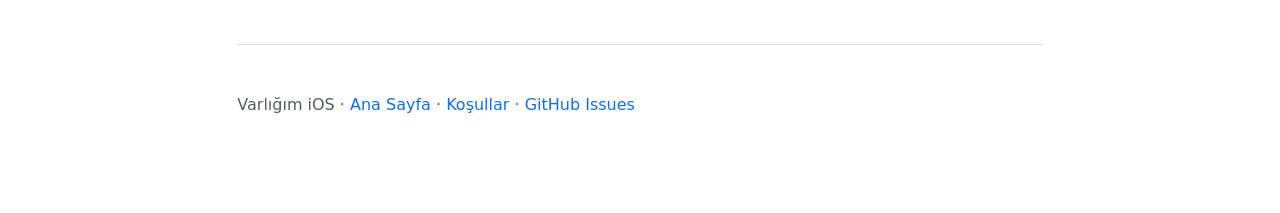
==== commit c45fcdf3: "Türkçeleştir pages layout and align with Bootstrap starter template" ====
--- a/privacy/index.html
+++ b/privacy/index.html
@@ -3,12 +3,12 @@
   <head>
     <meta charset="utf-8">
     <meta name="viewport" content="width=device-width, initial-scale=1">
-    <title>Varligim for iOS Privacy Policy</title>
+    <title>Varlığım iOS Gizlilik Politikası</title>
     <meta
       name="description"
-      content="Privacy policy for the Varligim iOS app, covering local-first storage, App Store subscriptions, and user rights."
+      content="Varlığım iOS uygulaması için yerel odaklı veri saklama, App Store abonelikleri ve kullanıcı haklarını kapsayan gizlilik politikası."
     >
-    <link rel="canonical" href="https://varligim.app/privacy">
+    <link rel="canonical" href="https://varligim.app/privacy/">
     <link
       href="https://cdn.jsdelivr.net/npm/bootstrap@5.3.8/dist/css/bootstrap.min.css"
       rel="stylesheet"
@@ -18,100 +18,102 @@
     <link href="../styles.css" rel="stylesheet">
   </head>
   <body>
-    <div class="col-lg-8 mx-auto p-4 py-md-5 page-shell">
+    <div class="col-lg-8 mx-auto p-4 py-md-5">
       <header class="d-flex align-items-center pb-3 mb-5 border-bottom">
         <a href="../" class="d-flex align-items-center text-body-emphasis text-decoration-none">
-          <span class="fs-4 fw-semibold">Varligim for iOS</span>
+          <span class="fs-4">Varlığım iOS</span>
         </a>
       </header>
 
       <main class="starter-template">
-        <h1 class="text-body-emphasis">Privacy Policy</h1>
-        <p class="text-body-secondary">Last updated: March 28, 2026</p>
+        <h1 class="text-body-emphasis">Gizlilik Politikası</h1>
+        <p class="text-body-secondary">Son güncelleme: 28 Mart 2026</p>
 
-        <div class="policy-section section-card">
-          <h2>1. Overview</h2>
+        <div class="content-section">
+          <h2 class="h4 text-body-emphasis">1. Genel bakış</h2>
           <p>
-            Varligim is an iOS app for personal finance management on iPhone and iPad.
-            The product is designed with a local-first approach: your financial records are
-            intended to remain on your device by default unless a specific sync feature is
-            explicitly enabled.
+            Varlığım, iPhone ve iPad üzerinde çalışan bir kişisel finans yönetim uygulamasıdır.
+            Ürün yerel öncelikli yaklaşımla tasarlanmıştır: finansal kayıtlarınız, belirli bir
+            senkronizasyon özelliği açıkça etkinleştirilmedikçe varsayılan olarak cihazınızda kalır.
           </p>
         </div>
 
-        <div class="policy-section section-card">
-          <h2>2. Data we process</h2>
+        <div class="content-section">
+          <h2 class="h4 text-body-emphasis">2. İşlenen veriler</h2>
           <ul>
-            <li>Financial records you enter into the iOS app, such as accounts, transactions, budgets, bills, and subscriptions</li>
-            <li>Basic app state and preferences needed to operate the iOS experience</li>
-            <li>App Store subscription status needed to unlock premium access</li>
-            <li>Limited diagnostic information for crash handling and app stability when available</li>
+            <li>Hesap, işlem, bütçe, fatura ve abonelik gibi uygulamaya girdiğiniz finansal kayıtlar</li>
+            <li>iOS deneyimini sürdürmek için gereken temel uygulama ayarları ve durum bilgileri</li>
+            <li>Premium erişimi açmak için gerekli App Store abonelik durumu</li>
+            <li>Mümkün olduğunda hata ayıklama ve kararlılık için sınırlı teşhis bilgileri</li>
           </ul>
         </div>
 
-        <div class="policy-section section-card">
-          <h2>3. How the data is used</h2>
+        <div class="content-section">
+          <h2 class="h4 text-body-emphasis">3. Veriler nasıl kullanılır</h2>
           <ul>
-            <li>To display and manage your personal finance data inside the iOS app</li>
-            <li>To verify premium entitlement from App Store subscriptions</li>
-            <li>To improve reliability, performance, and bug fixes</li>
+            <li>Kişisel finans verilerinizi uygulama içinde göstermek ve yönetmek için</li>
+            <li>App Store aboneliğinden gelen premium haklarını doğrulamak için</li>
+            <li>Güvenilirliği, performansı ve hata düzeltmelerini iyileştirmek için</li>
           </ul>
           <p class="mb-0">
-            Your information is not sold for advertising purposes.
+            Bilgileriniz reklam amacıyla satılmaz.
           </p>
         </div>
 
-        <div class="policy-section section-card">
-          <h2>4. Storage and security</h2>
+        <div class="content-section">
+          <h2 class="h4 text-body-emphasis">4. Saklama ve güvenlik</h2>
           <ul>
-            <li>Varligim is built around on-device storage by default</li>
-            <li>Network communication, when used, should be protected in transit</li>
-            <li>App Store billing is handled by Apple, not by the app directly</li>
+            <li>Varlığım varsayılan olarak cihaz üzerinde saklama mantığı ile çalışır</li>
+            <li>Ağ iletişimi kullanıldığında aktarım sırasında korunması hedeflenir</li>
+            <li>App Store ödemeleri uygulama tarafından değil Apple tarafından yönetilir</li>
           </ul>
         </div>
 
-        <div class="policy-section section-card">
-          <h2>5. App Store subscriptions</h2>
+        <div class="content-section">
+          <h2 class="h4 text-body-emphasis">5. App Store abonelikleri</h2>
           <p>
-            Premium access is offered through Apple&apos;s App Store. Subscription pricing,
-            renewal terms, and billing controls are managed through your Apple ID and App Store settings.
+            Premium erişim Apple&apos;ın App Store altyapısı üzerinden sunulur. Abonelik fiyatı,
+            yenileme koşulları ve faturalama kontrolleri Apple ID ve App Store ayarlarınızdan yönetilir.
           </p>
         </div>
 
-        <div class="policy-section section-card">
-          <h2>6. Your rights</h2>
+        <div class="content-section">
+          <h2 class="h4 text-body-emphasis">6. Haklarınız</h2>
           <p>
-            Depending on your jurisdiction, you may have rights to access, correct, delete,
-            or export your data. Requests and policy questions should be submitted through
-            GitHub Issues.
+            Bulunduğunuz hukuk düzenine göre verilerinize erişme, düzeltme, silme veya dışa aktarma
+            haklarınız olabilir. Politika soruları ve yasal sayfa geri bildirimleri GitHub Issues
+            üzerinden iletilmelidir.
           </p>
           <p class="support-note mb-0">
-            Do not post personal, account, or financial information in public issues.
+            Herkese açık issue kayıtlarında kişisel, hesap veya finansal bilgi paylaşmayın.
           </p>
         </div>
 
-        <div class="policy-section section-card">
-          <h2>7. Changes to this policy</h2>
+        <div class="content-section">
+          <h2 class="h4 text-body-emphasis">7. Politika değişiklikleri</h2>
           <p class="mb-0">
-            This page may be updated when the iOS app, subscription flow, or legal disclosures change.
-            The latest version is always published at this URL.
+            Bu sayfa, iOS uygulaması, abonelik akışı veya yasal açıklamalar değiştiğinde
+            güncellenebilir. En güncel sürüm her zaman bu URL üzerinde yayımlanır.
           </p>
         </div>
 
-        <div class="policy-section section-card">
-          <h2>8. Public support channel</h2>
+        <div class="content-section">
+          <h2 class="h4 text-body-emphasis">8. Açık destek kanalı</h2>
+          <p class="meta-note">
+            Gizlilik politikası soruları ve düzeltme talepleri GitHub Issues üzerinden alınmaktadır.
+          </p>
           <div class="link-row">
-            <a href="https://github.com/burakdinler/varligim-pages/issues" class="btn btn-primary">Open GitHub Issues</a>
-            <a href="../terms/" class="btn btn-outline-secondary">Terms of Use</a>
-            <a href="../" class="btn btn-outline-secondary">Back to home</a>
+            <a href="https://github.com/burakdinler/varligim-pages/issues" class="btn btn-primary">GitHub Issues aç</a>
+            <a href="../terms/" class="btn btn-outline-secondary">Kullanım Koşulları</a>
+            <a href="../" class="btn btn-outline-secondary">Ana sayfaya dön</a>
           </div>
         </div>
       </main>
 
       <footer class="pt-5 my-5 text-body-secondary border-top">
-        Varligim for iOS ·
-        <a href="../" class="text-decoration-none">Home</a> ·
-        <a href="../terms/" class="text-decoration-none">Terms</a> ·
+        Varlığım iOS ·
+        <a href="../" class="text-decoration-none">Ana Sayfa</a> ·
+        <a href="../terms/" class="text-decoration-none">Koşullar</a> ·
         <a href="https://github.com/burakdinler/varligim-pages/issues" class="text-decoration-none">GitHub Issues</a>
       </footer>
     </div>
--- a/styles.css
+++ b/styles.css
@@ -1,28 +1,9 @@
-body {
-  background-color: var(--bs-tertiary-bg);
-}
-
-.page-shell {
-  max-width: 860px;
-}
-
 .starter-template {
   padding: 3rem 0;
 }
 
-.section-card {
-  background: var(--bs-body-bg);
-  border: 1px solid var(--bs-border-color);
-  border-radius: 1rem;
-  padding: 1.5rem;
-}
-
-.section-card + .section-card,
-.policy-section + .policy-section {
-  margin-top: 1.25rem;
-}
-
-.support-note {
+.support-note,
+.meta-note {
   color: var(--bs-secondary-color);
   font-size: 0.95rem;
 }
@@ -33,11 +14,10 @@
   gap: 0.75rem;
 }
 
-.policy-section h2 {
-  font-size: 1.25rem;
-  margin-bottom: 0.75rem;
+.content-section + .content-section {
+  margin-top: 2.5rem;
 }
 
-.policy-section ul li + li {
+.content-section ul li + li {
   margin-top: 0.4rem;
 }
